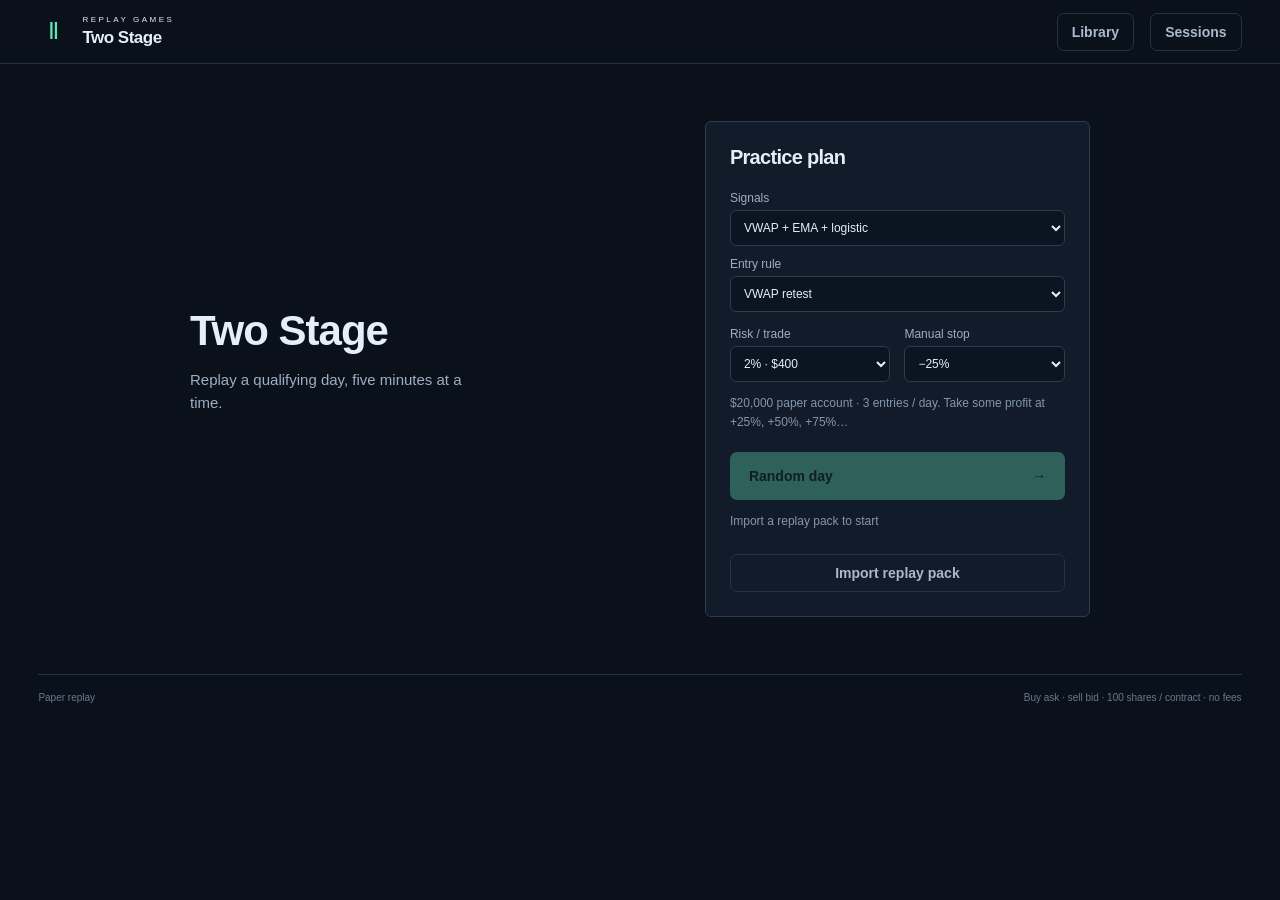
==== two_stage/index.html @ 3e9210f1 "Add retained reclaim VWAP exit and entry-veto setups" ====
<!doctype html>
<html lang="en">
<head><meta charset="utf-8"><meta name="viewport" content="width=device-width,initial-scale=1,viewport-fit=cover"><meta name="robots" content="noindex,nofollow,noarchive"><meta name="theme-color" content="#0b111b"><meta name="apple-mobile-web-app-capable" content="yes"><meta name="apple-mobile-web-app-status-bar-style" content="black-translucent"><meta name="apple-mobile-web-app-title" content="Two Stage"><link rel="manifest" href="./manifest.webmanifest"><link rel="icon" href="./icon-192.png"><link rel="apple-touch-icon" href="./icon-192.png"><meta http-equiv="Content-Security-Policy" content="default-src 'self'; script-src 'self'; style-src 'self' 'unsafe-inline'; img-src 'self' data:; connect-src 'self'; object-src 'none'; base-uri 'self'; form-action 'none'"><title>Two Stage · Replay games</title><link rel="stylesheet" href="./style.css"></head>
<body>
<header><a class="brand" href="./" aria-label="Two Stage home"><span class="brand-mark">Ⅱ</span><span>REPLAY GAMES <b>Two Stage</b></span></a><div class="header-right"><span id="loading-status" role="status" hidden>Loading replay…</span><button id="update-app" class="quiet" hidden>Update ready</button><button id="library-button" class="quiet">Library</button><button id="history-button" class="quiet">Sessions</button></div></header>
<main>
  <section id="welcome" class="welcome" hidden>
    <div class="intro"><h1>Two Stage</h1><p>Replay a qualifying day, five minutes at a time.</p></div>
    <div class="start-card"><h2>Practice plan</h2><label id="setup-control" hidden>Setup<select id="setup-select"></select></label><p id="setup-brief" class="small muted" hidden></p>
      <label>Signals<select id="start-preset"><option value="full">VWAP + EMA + logistic</option><option value="vwap">Price + VWAP</option><option value="price">Price only</option></select></label>
      <label id="legacy-entry">Entry rule<select id="plan-entry"><option value="retest">VWAP retest</option><option value="retest_ema">VWAP retest + EMA alignment</option><option value="discretionary">Discretionary</option></select></label>
      <div id="legacy-risk" class="form-grid"><label>Risk / trade<select id="plan-risk"><option value="1">1% · $200</option><option value="2" selected>2% · $400</option><option value="3">3% · $600</option></select></label><label>Manual stop<select id="plan-stop"><option value="15">−15%</option><option value="25" selected>−25%</option><option value="35">−35%</option></select></label></div>
      <p id="start-rules" class="muted small">$20,000 paper account · 3 entries / day<br>Take some profit at +25%, +50%, +75%…</p><button id="deal" class="primary large">Random day <span>→</span></button><p id="pool" class="small muted"></p><button id="welcome-import" class="quiet wide">Import replay pack</button>
    </div>
  </section>
  <section id="game" hidden>
    <div class="session-title"><h1><span id="symbol">—</span> <span id="session-date" class="date"></span><small id="setup-name" hidden></small></h1><div class="clock"><span id="clock">09:30</span><small>NEW YORK · ET</small></div><div class="step-actions"><button id="finish" class="quiet">Finish day…</button><button id="next" class="primary">Next 5 min →</button></div></div>
    <div class="progress"><div id="progress-fill"></div></div>
    <div class="metrics"><div><span>Daily P&L</span><strong id="total">$0.00</strong></div><div><span>Realized</span><strong id="realized">$0.00</strong></div><div><span>Open P&L</span><strong id="unrealized">$0.00</strong></div><div><span>Cash</span><strong id="cash">$20,000</strong></div><div><span>Entries</span><strong id="entries">0 / 3</strong></div></div>
    <section class="signal-focus" aria-label="Qualification signals">
      <article id="premarket-focus" class="focus-card"></article>
      <article id="trend-focus" class="focus-card"></article>
      <article id="entry-focus" class="focus-card"></article>
    </section>
    <div class="workspace">
      <div class="left-column">
        <section class="panel chart-panel">
          <div class="panel-heading"><h2>Price · 5 min</h2><span id="last-price" class="last-price">—</span></div>
          <div class="layers"><label><input type="checkbox" data-layer="vwap">VWAP <i class="key gold"></i></label><label><input type="checkbox" data-layer="ema"><span id="ema-label">EMA 8 / 21</span> <i class="key purple"></i></label><label><input type="checkbox" data-layer="volume">Volume</label><label><input type="checkbox" data-layer="levels">Levels</label><label><input type="checkbox" data-layer="model">Logistic</label></div>
          <div class="chart-wrap"><svg id="chart" role="img" aria-label="Historical price chart through the replay clock"></svg><div id="chart-tip" hidden></div></div>
          <div id="signals" class="signal-strip"></div>
          <section id="model-panel" class="model-panel" hidden><div class="model-heading"><h2 title="Shared logistic trend probability; this does not predict call or put direction.">Logistic · trend probability</h2><span id="model-current"></span></div><svg id="model-chart" role="img" aria-label="Logistic trend probabilities through the replay clock"></svg><div id="model-status" class="small muted"></div></section>
        </section>
        <details class="panel gates-panel"><summary id="gate-summary">Gate details</summary><div class="gate-grid"><div><div class="panel-heading"><h2>01 · Premarket</h2><label class="detail-toggle"><input type="checkbox" data-layer="detector">Scores</label></div><div id="screens"></div></div><div><h2>02 · Intraday trend</h2><div id="gate-status"></div></div></div></details>
        <details class="panel journal-panel"><summary id="tape-summary">Trades & notes</summary><div class="panel-heading"><button id="export" class="quiet">Export JSON ↓</button></div><div class="note-row"><input id="decision-note" placeholder="Optional note" maxlength="500" aria-label="Decision note"><button id="save-note" class="quiet">Save</button></div><div id="tape"></div></details>
      </div>
      <aside>
        <section class="panel trade-panel"><div class="panel-heading"><h2 id="trade-heading">Entry</h2><span class="pill" id="position-tag">FLAT</span></div>
          <div id="entry-form"><div class="segmented"><button id="calls" class="active">Calls</button><button id="puts">Puts</button></div><label>Expiration<select id="expiry"></select></label><label>Strike<select id="contract"></select></label><p id="coverage" class="small muted" hidden></p><div class="quote-box" id="quote-box"></div><label>Contracts<input id="quantity" type="number" value="1" min="1" max="1000" step="1"></label><div id="cost-preview" class="small"></div><button id="buy" class="primary wide">Buy at ask</button><p id="menu-scope" class="small muted" hidden></p></div>
          <div id="profit-plan" class="profit-plan"><span>TAKE PROFIT</span><b>+25% → +50% → +75%…</b></div>
          <div id="position-form" hidden><h3 id="position-name"></h3><section id="profit-panel" class="profit-panel" aria-label="Take profit targets"><div id="profit-flags" class="profit-flags"></div><p id="profit-caption" role="status" aria-live="polite"></p><button id="take-profit" class="secondary wide">Take profit</button><small id="profit-size"></small></section><div id="position-detail"></div><div id="stop-alert" class="notice" hidden></div><div id="trend-exit-alert" class="notice" role="status" aria-live="polite" hidden></div><button id="exit-all" class="primary wide">Exit all</button><div class="runner-control"><label>Keep runners<input id="runners" type="number" value="1" min="1" step="1"></label><button id="exit-partial" class="secondary wide">Sell the rest</button></div><label>Sell quantity<input id="sell-quantity" type="number" value="1" min="1" step="1"></label><button id="sell-custom" class="quiet wide">Sell quantity</button></div>
        </section>
        <details class="panel discipline-panel"><summary>Plan & checks</summary><p id="commitment"></p><div id="checks"></div></details>
      </aside>
    </div>
    <section id="debrief" class="panel debrief" hidden></section>
  </section>
  <section id="history" class="panel history" hidden><div class="panel-heading"><h2>Sessions</h2><button id="close-history" class="quiet">Close ×</button></div><div id="history-content"></div></section>
  <footer>Paper replay <span>Buy ask · sell bid · 100 shares / contract · no fees</span></footer>
</main>
<nav id="mobile-dock" aria-label="Replay controls" hidden><button id="dock-chart" class="quiet">Chart</button><button id="dock-trade" class="quiet">Entry</button><button id="dock-next" class="primary"><small id="dock-clock">09:30</small><span id="dock-next-label">Next 5 min →</span></button></nav>
<div id="toast" role="status" hidden></div>
<dialog id="finish-dialog"><h2>Finish this day?</h2><p id="finish-description">Reveal the remaining candles and close at the 16:00 bid. Unavailable quotes or depth leave P&L unresolved.</p><div class="dialog-actions"><button id="cancel-finish" class="quiet">Keep playing</button><button id="confirm-finish" class="primary">Finish & review</button></div></dialog>
<dialog id="library-dialog"><div class="panel-heading"><h2>Your library</h2><button id="close-library" class="quiet" aria-label="Close library">Close ×</button></div><label id="pack-control" hidden>Replay pack<select id="pack-select"></select></label><p id="library-status">Your data stays on this device.</p><label class="file-control">Import replay pack<input id="pack-file" type="file" accept=".gz,.replay,.json,.jsonl,application/gzip,application/json"></label><p id="import-status" role="status" aria-live="polite"></p><div class="library-backup"><h3>Practice history</h3><button id="backup-progress" class="quiet wide">Back up progress</button><label class="file-control">Restore progress<input id="restore-file" type="file" accept=".json,application/json"></label><p id="restore-status" role="status"></p></div><p class="small muted">Keep your replay pack and a progress backup in Files. Clearing browser data removes this device’s saves. Imports stay here and are never uploaded.</p><p class="small muted">On iPhone: open in Safari → Share → Add to Home Screen. Import your pack in the Home Screen app.</p><p id="offline-status" class="small muted"></p></dialog>
<script type="module" src="./app.js"></script>
</body></html>
---- two_stage/style.css ----
:root{color-scheme:dark;--bg:#0b111b;--panel:#111b29;--border:#233246;--muted:#8396ac;--text:#e6eef7;--green:#65e4b5;--red:#ff7c89;--gold:#eac575;--purple:#b298ef;--blue:#6ca9f6;font-family:Inter,-apple-system,BlinkMacSystemFont,"Segoe UI",sans-serif;font-size:14px}*{box-sizing:border-box}body{margin:0;background:radial-gradient(ellipse at 10% -20%,#15302c 0,transparent 45%),var(--bg);color:var(--text)}button,input,select{font:inherit}button,a,input,select{-webkit-tap-highlight-color:transparent}button{border:1px solid transparent;border-radius:7px;padding:10px 14px;cursor:pointer;font-weight:600;transition:background .15s,transform .15s}button:hover:not(:disabled){filter:brightness(1.1)}button:active:not(:disabled){transform:translateY(1px)}button:disabled{opacity:.35;cursor:not-allowed}button:focus-visible,input:focus-visible,select:focus-visible,a:focus-visible{outline:2px solid var(--green);outline-offset:3px}.primary{background:var(--green);color:#09251d}.secondary{background:#203c35;color:var(--green);border-color:#36594b}.quiet{background:transparent;color:#aab9cc;border-color:var(--border)}.wide{width:100%;margin-top:12px}.large{padding:15px 18px;width:100%;display:flex;justify-content:space-between}.muted{color:var(--muted)}.small{font-size:12px;line-height:1.6}.eyebrow{font-size:10px;letter-spacing:1.65px;font-weight:650;color:var(--muted);line-height:1.5}.pill{border:1px solid #345347;background:#16342b;color:var(--green);font-size:9px;letter-spacing:1px;border-radius:4px;padding:5px 7px;white-space:nowrap}header{height:86px;padding:0 4vw;border-bottom:1px solid var(--border);display:flex;align-items:center;justify-content:space-between}.brand{display:flex;align-items:center;gap:12px;color:var(--text);text-decoration:none;font-size:8px;letter-spacing:2.5px}.brand b{display:block;font-size:20px;letter-spacing:-.5px;margin-top:4px}.brand-mark{font-size:29px;letter-spacing:-7px;padding-right:9px;color:var(--green);border:1px solid #35574c;border-radius:9px;width:42px;height:42px;display:grid;place-items:center}.header-right{display:flex;gap:25px;align-items:center}.offline{font-size:9px;letter-spacing:1.6px;color:var(--muted)}.offline i{display:inline-block;width:6px;height:6px;border-radius:50%;background:var(--green);margin-right:7px}main{max-width:1530px;margin:auto;padding:36px 4vw 0}.welcome{display:grid;grid-template-columns:1.15fr 1fr;gap:9%;align-items:center;padding:50px 30px 85px;min-height:70vh}.intro h1{font-size:clamp(35px,4.5vw,65px);line-height:1.1;letter-spacing:-2px;margin:24px 0}.intro p{max-width:460px;font-size:16px;line-height:1.8;color:#9eafc2}.intro-steps{display:flex;gap:20px;flex-wrap:wrap;margin-top:40px;font-size:11px;color:#abbccb}.intro-steps b{display:block;color:var(--green);font-size:16px;margin-bottom:9px}.start-card{background:linear-gradient(140deg,#172636,#111b29);border:1px solid #2b3d4d;border-radius:14px;padding:30px;box-shadow:0 22px 90px #0003}.start-card h2{font-size:25px;margin:10px 0 22px;letter-spacing:-.7px}label{display:block;font-size:12px;color:#9daec2}select,input:not([type=checkbox]){display:block;width:100%;border:1px solid #2b3c50;border-radius:6px;background:#0b1522;color:var(--text);padding:11px;margin-top:7px;min-width:0}label+label{margin-top:15px}.form-grid{display:grid;grid-template-columns:1fr 1fr;gap:14px;margin-top:15px}.form-grid label+label{margin-top:0}.start-card .large{margin-top:20px}.session-title{display:flex;align-items:center;gap:30px}.session-title h1{font-size:38px;letter-spacing:-1px;margin:7px 0 19px}.date{font-size:14px;color:var(--muted);font-weight:400;letter-spacing:0;margin-left:12px}.clock{margin-left:auto;text-align:center;font-variant-numeric:tabular-nums}.clock>span{font-size:28px;font-weight:650;letter-spacing:-1px}.clock small{display:block;font-size:8px;letter-spacing:1.5px;color:var(--muted);margin-top:3px}.step-actions{display:flex;gap:9px}.progress{height:3px;background:#253346;margin:4px 0 25px}.progress>div{height:100%;background:var(--green);transition:width .25s}.metrics{display:grid;grid-template-columns:repeat(5,1fr);margin-bottom:25px;gap:20px}.metrics>div{padding-left:20px;border-left:1px solid var(--border)}.metrics>div:first-child{border:0;padding-left:0}.metrics span{display:block;color:var(--muted);font-size:11px;margin-bottom:9px}.metrics strong{font-size:23px;letter-spacing:-.5px;font-weight:550;font-variant-numeric:tabular-nums}.positive{color:var(--green)!important}.negative{color:var(--red)!important}.workspace{display:grid;grid-template-columns:minmax(0,1fr) 316px;gap:20px;align-items:start}.left-column,aside{display:grid;gap:18px;min-width:0}.panel{background:var(--panel);border:1px solid var(--border);border-radius:10px;overflow:hidden}.panel-heading{display:flex;align-items:center;justify-content:space-between;gap:12px;margin-bottom:18px}.panel h2{font-size:15px;margin:0;font-weight:600;letter-spacing:-.2px}.chart-panel{padding:20px 20px 0}.chart-panel h2{margin-bottom:5px}.last-price{font-size:23px;font-variant-numeric:tabular-nums}.layers{display:flex;align-items:center;flex-wrap:wrap;gap:14px;border-top:1px solid var(--border);padding:13px 0 4px}.layers label{display:flex;align-items:center;gap:5px;font-size:10px;cursor:pointer}.layers label+label{margin:0}.layers input{accent-color:var(--green);margin:0;width:12px;height:12px}.key{width:8px;height:2px;display:inline-block}.gold{background:var(--gold)}.purple{background:var(--purple)}.chart-wrap{position:relative;height:370px;margin:0 -8px}#chart{height:100%;width:100%;overflow:visible}#chart-tip{position:absolute;pointer-events:none;top:5px;left:18px;border:1px solid var(--border);background:#0c1523ec;padding:8px 11px;border-radius:5px;font-size:10px;font-variant-numeric:tabular-nums;max-width:90%}.signal-strip{display:flex;gap:15px;align-items:center;min-height:44px;flex-wrap:wrap;border-top:1px solid var(--border);font-size:10px;padding:11px 0;color:var(--muted)}.signal-strip b{font-weight:500;color:var(--text);margin-left:4px}.gates-panel,.journal-panel,.trade-panel,.discipline-panel,.debrief,.history{padding:20px}.gate-grid{display:grid;grid-template-columns:1.2fr 1fr;gap:30px}.gate-grid>div+div{border-left:1px solid var(--border);padding-left:26px}.screen-row{display:flex;justify-content:space-between;align-items:center;font-size:11px;padding-top:12px;gap:8px}.screen-row .passed{color:var(--green)}.screen-value{font-size:10px;color:var(--muted);font-variant-numeric:tabular-nums}.gate-number{font-size:26px;color:var(--green);margin:10px 0 3px;letter-spacing:-.8px}.segmented{display:flex;padding:3px;background:#0b1522;border:1px solid var(--border);border-radius:7px;margin-bottom:20px}.segmented button{flex:1;background:transparent;color:var(--muted);font-size:12px;padding:8px}.segmented button.active{background:#213449;color:var(--text)}.quote-box{display:grid;grid-template-columns:1fr 1fr;gap:12px;background:#0d1725;border:1px solid var(--border);border-radius:6px;padding:12px;margin:15px 0}.quote-box span{display:block;color:var(--muted);font-size:10px;margin-bottom:7px}.quote-box b{font-size:19px;font-weight:500;font-variant-numeric:tabular-nums}.quote-box small{display:block;color:var(--muted);font-size:10px;margin-top:5px}.quote-box .quote-warning{grid-column:1/-1;font-size:11px;line-height:1.5;color:var(--gold)}#cost-preview{line-height:1.8;color:var(--muted);margin:10px 0 0}.trade-panel h3{font-size:17px;margin:2px 0 15px}.detail-row{display:flex;justify-content:space-between;gap:10px;margin:10px 0;font-size:12px;color:var(--muted)}.detail-row b{font-weight:500;color:var(--text)}.runner-control{border-top:1px solid var(--border);border-bottom:1px solid var(--border);margin:18px 0;padding:16px 0}.notice{background:#352327;border:1px solid #69383e;color:#ffc2c8;border-radius:7px;padding:12px;line-height:1.6;font-size:12px;margin:14px 0}.discipline-panel h2{margin-top:8px}#commitment{font-size:12px;color:#b3c2d2;line-height:1.8}.check{display:flex;gap:7px;font-size:11px;padding:6px 0;line-height:1.5}.check i{font-style:normal;color:var(--green)}.check.failed i{color:var(--gold)}.method-note{padding:2px 12px;color:var(--muted);font-size:11px;line-height:1.7}.method-note b{font-weight:500;color:#abbacc}.method-note p{margin:5px 0}.note-row{display:flex;gap:9px;margin-bottom:17px}.note-row input{margin:0;font-size:11px}.note-row button{white-space:nowrap;font-size:11px}#tape{max-height:255px;overflow:auto}.tape-row{display:grid;grid-template-columns:43px 58px 1fr;gap:10px;border-top:1px solid var(--border);padding:11px 0;font-size:11px;line-height:1.5}.tape-row time{font-variant-numeric:tabular-nums;color:var(--muted)}.tape-kind{color:var(--green);text-transform:uppercase;font-size:9px;letter-spacing:.5px}.tape-row small{display:block;color:var(--muted);font-size:9px;margin-top:4px}.debrief{margin-top:20px;border-color:#386454;background:linear-gradient(110deg,#17342b,#111b29);padding:28px}.debrief h2{font-size:25px;margin:8px 0 15px}.debrief p{line-height:1.7;color:#afc5bd}.debrief-metrics{display:flex;gap:45px;margin:22px 0}.debrief-metrics span{display:block;font-size:10px;color:var(--muted);margin-bottom:6px}.debrief-metrics strong{font-size:29px;letter-spacing:-1px}.history{margin-top:30px}.history h2{font-size:23px;margin-top:7px}.history p{font-size:12px;line-height:1.7}.table-wrap{overflow:auto}table{width:100%;border-collapse:collapse;text-align:left;font-size:12px}th{font-weight:500;font-size:10px;color:var(--muted)}td,th{padding:13px 10px;border-bottom:1px solid var(--border);white-space:nowrap}td:first-child,th:first-child{padding-left:0}.history h3{font-size:14px;margin-top:25px}footer{display:flex;justify-content:space-between;gap:20px;border-top:1px solid var(--border);color:#657a91;font-size:10px;margin-top:35px;padding:22px 0 28px;line-height:1.6}#toast{position:fixed;bottom:24px;left:50%;transform:translateX(-50%);max-width:90vw;background:#23354b;border:1px solid #5d7693;padding:15px 22px;box-shadow:0 12px 40px #0008;border-radius:8px;font-size:13px;z-index:10}dialog{background:#132030;color:var(--text);border:1px solid #3b5068;border-radius:13px;padding:30px;max-width:480px;width:90vw}dialog::backdrop{background:#020711cc;backdrop-filter:blur(4px)}dialog p{line-height:1.8;color:var(--muted)}.dialog-actions{display:flex;gap:12px;justify-content:flex-end;margin-top:24px}[hidden]{display:none!important}.loading{cursor:progress}.loading main{opacity:.7;pointer-events:none}.loading #toast{opacity:1}.empty{padding:18px 0;color:var(--muted);font-size:12px}
@media(min-width:1450px){.chart-wrap{height:435px}.workspace{grid-template-columns:minmax(0,1fr) 345px}}
@media(max-width:1050px){main{padding:25px 25px 0}.welcome{padding:25px 0 50px;gap:35px}.workspace{grid-template-columns:minmax(0,1fr) 285px}.layers{gap:10px}.metrics strong{font-size:21px}.chart-panel{padding:16px 14px 0}.gate-grid{gap:18px}.gate-grid>div+div{padding-left:18px}.chart-wrap{height:330px}}
@media(max-width:800px){header{padding:0 20px;height:74px}.offline{display:none}.welcome{grid-template-columns:1fr;gap:30px}.intro h1{font-size:47px}.intro-steps{margin-top:25px}.workspace{grid-template-columns:1fr}aside{grid-template-columns:1fr 1fr;align-items:start}.method-note{grid-column:1/-1}.session-title{flex-wrap:wrap;gap:15px}.session-title h1{font-size:32px;margin-bottom:8px}.date{display:block;font-size:12px;margin:5px 0}.clock{margin-left:auto}.step-actions{width:100%;justify-content:flex-end}.metrics{gap:8px}.metrics>div{padding-left:10px}.metrics strong{font-size:18px}.metrics span{font-size:9px}.chart-wrap{height:360px}footer{display:block}footer span{display:block;margin-top:7px}}
@media(max-width:520px){main{padding:22px 14px 0}.header-right button{font-size:10px}.intro h1{font-size:39px}.start-card{padding:22px}.metrics{grid-template-columns:repeat(3,1fr);row-gap:20px}.metrics>div:nth-child(4){border:0;padding-left:0}aside{grid-template-columns:1fr}.gate-grid{grid-template-columns:1fr}.gate-grid>div+div{padding:16px 0 0;border-left:0;border-top:1px solid var(--border)}.chart-wrap{height:310px}.debrief-metrics{gap:20px;flex-wrap:wrap}.debrief-metrics strong{font-size:23px}.note-row{flex-wrap:wrap}.note-row input{flex:1;min-width:170px}.layers{gap:12px}.date{max-width:220px}}

#coverage{padding:10px;border:1px solid var(--border);border-radius:6px;background:#0d1725}

/* Compact replay workspace. */
body{background:var(--bg)}
header{height:64px;padding:0 3vw}.brand-mark{width:32px;height:32px;font-size:23px;border:0}.brand b{font-size:17px}.header-right{gap:16px}
main{padding:22px 3vw 0;max-width:1530px}.session-title{gap:20px}.session-title h1{font-size:28px;margin:0 0 12px}.date{font-size:12px}.clock>span{font-size:25px}.progress{margin:4px 0 16px;height:2px}.metrics{margin-bottom:18px}.metrics strong{font-size:21px}.metrics span{margin-bottom:6px}.workspace{gap:16px;grid-template-columns:minmax(0,1fr) 300px}.left-column,aside{gap:12px}
.panel{border-radius:6px}.chart-panel{padding:15px 16px 0}.chart-panel .panel-heading{margin-bottom:8px}.chart-panel h2{margin:0}.last-price{font-size:21px}.layers{padding:10px 0 2px;gap:16px}.chart-wrap{height:300px}.signal-strip{min-height:34px;padding:8px 0;gap:12px;font-size:10px}
.model-panel{border-top:1px solid var(--border);padding:12px 0 9px}.model-heading{display:flex;justify-content:space-between;align-items:center;gap:12px}.model-heading h2{font-size:11px;font-weight:500;color:var(--muted)}#model-current{font-size:11px;color:var(--blue);font-variant-numeric:tabular-nums}#model-chart{width:100%;height:112px;display:block;margin-top:5px}#model-status{font-size:10px;line-height:1.3}
details.panel{padding:13px 16px}summary{cursor:pointer;color:#aab9cc;font-size:12px;list-style-position:inside}details[open]>summary{margin-bottom:16px}summary:focus-visible{outline:2px solid var(--green);outline-offset:4px}.gate-grid{gap:18px}.gate-grid>div+div{padding-left:18px}.gate-grid .panel-heading{margin-bottom:0}.gate-grid h2{font-size:12px}.detail-toggle{font-size:10px;display:flex;align-items:center;gap:4px}.detail-toggle input{accent-color:var(--green)}
.trade-panel{padding:16px}.trade-panel .panel-heading{margin-bottom:13px}.segmented{margin-bottom:13px}select,input:not([type=checkbox]){padding:9px;margin-top:5px}label+label{margin-top:11px}.quote-box{margin:12px 0;padding:10px;gap:8px}.quote-box b{font-size:18px}.quote-box span{font-size:9px;margin-bottom:4px}.quote-box .quote-warning{font-size:10px}.quote-box small{font-size:9px}.wide{margin-top:10px}#cost-preview{font-size:11px;line-height:1.65}#coverage{padding:0;border:0;background:none;color:var(--gold);font-size:11px}#menu-scope:empty{display:none}.runner-control{margin:12px 0;padding:12px 0}#commitment{font-size:11px;line-height:1.6}.debrief{padding:20px;background:var(--panel)}.debrief h2{font-size:20px}.debrief-metrics{margin:14px 0}
footer{margin-top:22px;padding:15px 0;font-size:10px}.welcome{padding:35px 0;min-height:0;gap:8%;max-width:900px;margin:auto}.intro h1{font-size:42px;margin:0 0 15px;letter-spacing:-1px}.intro p{font-size:15px;line-height:1.5;max-width:280px}.start-card{box-shadow:none;background:var(--panel);border-radius:6px;padding:24px}.start-card h2{font-size:20px;margin-top:0}.intro-steps{display:none}#loading-status{font-size:11px;color:var(--muted)}.loading main{opacity:.8}
@media(min-width:1450px){.chart-wrap{height:350px}.workspace{grid-template-columns:minmax(0,1fr) 320px}}
@media(max-width:800px){header{padding:0 18px}main{padding:18px 18px 0}.workspace{grid-template-columns:1fr}.chart-wrap{height:310px}aside{grid-template-columns:1fr}.session-title{gap:12px}.session-title h1{font-size:26px}.date{font-size:11px}.metrics{gap:8px}.metrics strong{font-size:18px}.model-heading{flex-wrap:wrap;gap:5px}.welcome{grid-template-columns:1fr;gap:25px}.intro h1{font-size:32px}.intro p{max-width:none}.step-actions{width:auto;margin-left:auto}}
@media(max-width:520px){main{padding:15px 12px 0}.session-title{flex-wrap:wrap}.step-actions{width:100%}.metrics{grid-template-columns:repeat(3,1fr);row-gap:14px}.chart-wrap{height:270px}.layers{gap:12px}.gate-grid{grid-template-columns:1fr}.gate-grid>div+div{padding:14px 0 0}.model-heading h2{font-size:10px}.date{margin-left:0}.header-right button{font-size:11px}}
@media(min-width:801px) and (max-height:850px){.chart-wrap{height:245px}#model-chart{height:100px}.model-panel{padding-top:10px}.trade-panel{padding:14px}.quote-box{margin:10px 0}main{padding-top:18px}.metrics{margin-bottom:15px}}

.signal-focus{display:grid;grid-template-columns:repeat(3,minmax(0,1fr));gap:12px;margin:0 0 16px}.focus-card{padding:12px 14px;background:#101925;border:1px solid var(--border);border-left:3px solid #596174;border-radius:5px;min-width:0}.focus-card.ready{border-left-color:var(--green);background:#10211f}.focus-label{font-size:9px;letter-spacing:1.15px;color:var(--muted);font-weight:600}.focus-value{display:flex;align-items:center;gap:10px;margin:8px 0}.focus-value strong{font-size:22px;font-weight:600;letter-spacing:-.5px;color:var(--text);white-space:nowrap}.ready .focus-value strong{color:var(--green)}.focus-value>span{font-size:10px;color:var(--muted)}.focus-value .focus-status{font-size:9px;font-weight:650;letter-spacing:.7px}.focus-status.yes,.focus-chip.yes{color:var(--green)}.focus-status.wait{color:var(--gold)}.focus-chips{display:flex;gap:10px;flex-wrap:wrap}.focus-chip,.focus-caption{font-size:10px;line-height:1.5;color:var(--muted)}.focus-chip.no{color:#9aa9ba}.focus-chip.unknown{color:var(--gold)}
@media(max-width:900px){.signal-focus{gap:8px}.focus-card{padding:10px}.focus-value{gap:7px}.focus-value strong{font-size:18px}.focus-chips{gap:7px}.focus-label{font-size:8px}}
@media(max-width:600px){.signal-focus{grid-template-columns:1fr}.focus-card{display:grid;grid-template-columns:1fr 1fr;gap:5px 12px}.focus-value{margin:0;justify-content:flex-end;grid-column:2;grid-row:1/3}.focus-caption,.focus-chips{grid-column:1}.focus-value strong{font-size:18px}.focus-value>span{font-size:9px}}
.focus-card.profit-due{border-left-color:var(--gold);background:#252116}.profit-due .focus-value strong{color:var(--gold)}.focus-card.profit-missed{border-left-color:#ed8191}.profit-missed .focus-status{color:#ed8191}
.profit-plan{display:flex;justify-content:space-between;gap:10px;border-top:1px solid var(--border);margin-top:15px;padding-top:12px;font-size:10px;color:var(--muted)}.profit-plan b{font-weight:500;color:var(--gold)}
.profit-panel{border:1px solid var(--border);border-radius:5px;padding:11px;margin:12px 0 15px}.profit-panel.due{border-color:#88733f;background:#252116}.profit-flags{display:flex;gap:8px}.profit-flag{flex:1;min-width:0;border-bottom:2px solid var(--border);padding-bottom:7px;color:var(--muted)}.profit-flag b,.profit-flag small{display:block}.profit-flag b{font-size:16px;font-weight:600}.profit-flag small{font-size:10px;margin-top:4px}.profit-flag.due{border-color:var(--gold);color:var(--gold)}.profit-flag.taken{border-color:var(--green);color:var(--green)}.profit-flag.missed,.profit-flag.late{border-color:#ed8191;color:#ed8191}#profit-caption{font-size:11px;line-height:1.5;color:var(--muted);margin:10px 0 0}.due #profit-caption{color:var(--gold)}#take-profit{font-size:12px}.due #take-profit{border-color:var(--gold);color:var(--gold)}#profit-size{display:block;font-size:10px;line-height:1.5;color:var(--muted);margin-top:7px}

/* Phone app: compact signals, reachable controls, no external UI dependencies. */
html{scroll-padding-top:18px}button,input,select{touch-action:manipulation}button:disabled{filter:none}
#mobile-dock{display:none}.file-control{border:1px solid var(--border);border-radius:6px;padding:12px;margin:15px 0;color:var(--text);font-size:13px}.file-control input{font-size:12px;padding:9px 0;border:0;background:transparent;max-width:100%}.file-control input::file-selector-button{background:#203c35;color:var(--green);border:1px solid #36594b;border-radius:4px;padding:9px 12px;margin-right:8px;cursor:pointer}
#library-dialog{max-height:88dvh;overflow-y:auto;padding:22px}#library-dialog h2{font-size:22px;margin:0}#library-dialog h3{font-size:15px}.library-backup{border-top:1px solid var(--border);margin-top:22px;padding-top:4px}#import-status,#restore-status{font-size:12px;color:var(--green);line-height:1.5}#library-status{font-size:13px;margin-top:10px}.table-wrap{overscroll-behavior-inline:contain}.trade-panel{scroll-margin-top:14px}.signal-focus{scroll-margin-top:14px}
@media(max-width:800px){
  body{padding-bottom:calc(86px + env(safe-area-inset-bottom))}header{height:58px;padding:0 14px}.header-right{gap:6px}.header-right button{padding:8px 10px;min-height:40px;font-size:12px}.brand b{font-size:16px}.brand{gap:6px}.brand-mark{width:22px;font-size:22px}.brand>span:last-child{font-size:7px}.header-right #loading-status{position:fixed;top:62px;left:14px;z-index:10;background:var(--panel);padding:6px 10px;border-radius:4px}
  main{padding:15px 14px 0}.session-title{gap:10px;align-items:center;flex-wrap:nowrap}.session-title h1{font-size:27px;margin-bottom:10px;min-width:0}.date{display:block;font-size:10px;margin:4px 0 0;letter-spacing:0;max-width:none}.clock{flex-shrink:0}.clock>span{font-size:22px}.clock small{font-size:7px}.step-actions{width:auto;margin-left:0}.step-actions #next{display:none}.step-actions #finish{padding:8px;font-size:10px}.progress{margin:4px 0 12px}
  .metrics{grid-template-columns:repeat(3,1fr);gap:10px;margin-bottom:14px}.metrics>div{padding-left:10px}.metrics>div:first-child{padding-left:0}.metrics>div:nth-child(2){display:none}.metrics>div:nth-child(4){display:none}.metrics strong{font-size:20px}.metrics span{font-size:10px;margin-bottom:5px}
  .signal-focus{grid-template-columns:repeat(3,minmax(0,1fr));gap:6px;margin-bottom:12px}.focus-card{display:block;padding:9px 7px;border-left-width:2px}.focus-label{font-size:8px;letter-spacing:.35px;line-height:1.5;min-height:24px}.focus-value{margin:4px 0 7px;display:flex;flex-wrap:wrap;gap:3px 6px;justify-content:flex-start}.focus-value strong{font-size:17px;white-space:normal;overflow-wrap:anywhere}.focus-value>span{font-size:9px}.focus-value .focus-status{font-size:8px;letter-spacing:.3px}.focus-caption,.focus-chip{font-size:9px;line-height:1.55}.focus-chips{gap:3px 5px}
  .workspace{gap:12px}.chart-panel{padding:12px 10px 0}.chart-panel h2{font-size:13px}.last-price{font-size:18px}.layers{gap:10px;padding-top:8px}.layers label{font-size:10px;min-height:28px;display:flex;align-items:center;gap:3px}.layers input{width:15px;height:15px}.chart-wrap{height:260px}.signal-strip{gap:7px;font-size:9px;line-height:1.6}.signal-strip b{margin-left:3px}.model-heading{gap:3px}.model-heading h2{font-size:10px}#model-current{font-size:10px}#model-chart{height:105px}
  .trade-panel{padding:16px}.trade-panel button{min-height:46px}.trade-panel select,.trade-panel input:not([type=checkbox]),.start-card select{font-size:16px;min-height:44px}.start-card{padding:20px}.welcome{padding:22px 0;gap:16px}.intro h1{font-size:34px}.intro p{font-size:14px}.start-card h2{font-size:22px}.file-control input{font-size:12px}.note-row input{font-size:16px}.profit-flag b{font-size:18px}.profit-flag small{font-size:11px}#profit-caption{font-size:12px}
  #mobile-dock{position:fixed;z-index:30;bottom:0;left:0;right:0;display:grid;grid-template-columns:1fr 1fr 1.7fr;gap:7px;padding:10px 12px calc(10px + env(safe-area-inset-bottom));background:#0b111bf5;border-top:1px solid var(--border);backdrop-filter:blur(12px)}#mobile-dock button{min-height:48px;font-size:13px;padding:8px 5px}#dock-next small{display:block;font-size:10px;line-height:1.1;margin-bottom:3px;opacity:.8}#toast{bottom:calc(90px + env(safe-area-inset-bottom));max-width:calc(100vw - 28px);font-size:12px}.loading #mobile-dock{pointer-events:none;opacity:.55}footer{margin-top:14px}.history{padding:15px}.history table{font-size:11px}
}
@media(max-width:360px){.brand-mark{display:none}.session-title h1{font-size:23px}.focus-value strong{font-size:15px}.focus-label{font-size:7px}.header-right button{font-size:11px;padding:7px}.clock>span{font-size:20px}}
@media(display-mode:standalone){header{padding-top:env(safe-area-inset-top);height:calc(58px + env(safe-area-inset-top))}}
@media(prefers-reduced-motion:reduce){*{scroll-behavior:auto!important;transition:none!important}}
@media(max-width:800px){
  .signal-focus{grid-template-columns:repeat(2,minmax(0,1fr))}.focus-card{padding:10px}.focus-label{font-size:9px;min-height:0}.focus-value strong{font-size:20px}.focus-value>span,.focus-value .focus-status{font-size:10px}.focus-chip,.focus-caption{font-size:11px}.focus-chips{gap:4px 8px}
  #entry-focus{grid-column:1/-1;display:grid;grid-template-columns:1fr auto;gap:5px 10px;align-items:center}#entry-focus .focus-label{grid-column:1;grid-row:1}#entry-focus .focus-value{grid-column:2;grid-row:1;margin:0;justify-content:flex-end}#entry-focus .focus-chips,#entry-focus .focus-caption{grid-column:1/-1;grid-row:2}#entry-focus .focus-value strong{font-size:19px}
}

#setup-name{display:block;margin-top:7px;color:var(--muted,#8396ac);font-size:11px;font-weight:500}#setup-name[hidden]{display:none}#setup-brief{line-height:1.5}#pack-control{margin-bottom:16px}

.benchmark-review{margin-top:24px;border-top:1px solid var(--border);padding-top:14px}.benchmark-review h3{margin:4px 0 10px;font-size:15px}.benchmark-row{display:flex;justify-content:space-between;gap:12px;padding:10px 0;border-bottom:1px solid var(--border);font-size:12px;line-height:1.5}.benchmark-row small{display:block;color:var(--muted);margin-top:3px}.benchmark-row b{white-space:nowrap;font-variant-numeric:tabular-nums}.benchmark-review details{margin-top:14px;font-size:12px}.benchmark-path{padding:12px 0}.benchmark-path p{margin:4px 0}
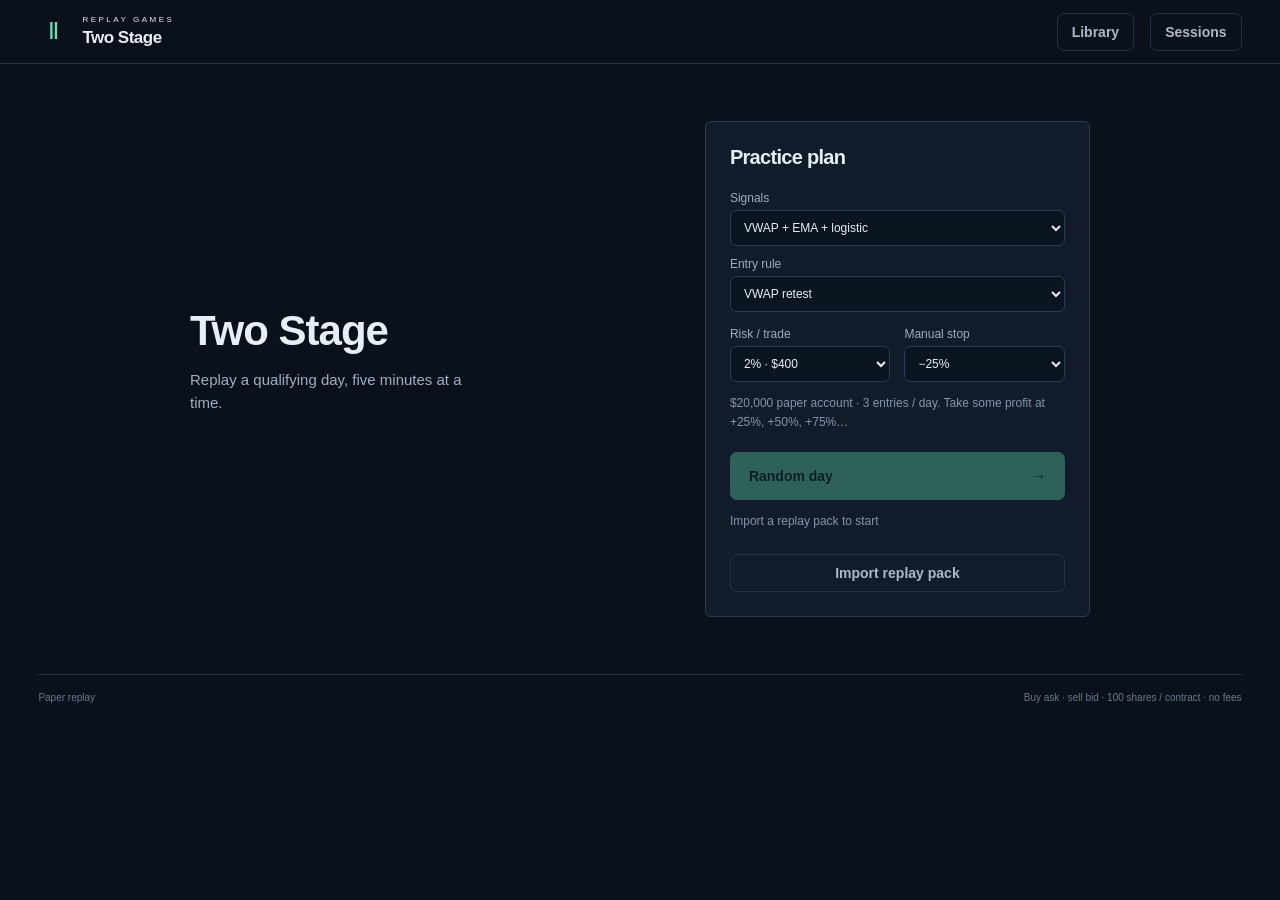
==== commit 69460e72: "Show policy-sized entries and whole-contract allocations" ====
--- a/two_stage/index.html
+++ b/two_stage/index.html
@@ -16,6 +16,7 @@
   <section id="game" hidden>
     <div class="session-title"><h1><span id="symbol">—</span> <span id="session-date" class="date"></span><small id="setup-name" hidden></small></h1><div class="clock"><span id="clock">09:30</span><small>NEW YORK · ET</small></div><div class="step-actions"><button id="finish" class="quiet">Finish day…</button><button id="next" class="primary">Next 5 min →</button></div></div>
     <div class="progress"><div id="progress-fill"></div></div>
+    <div id="watch-context" class="watch-context" hidden></div>
     <div class="metrics"><div><span>Daily P&L</span><strong id="total">$0.00</strong></div><div><span>Realized</span><strong id="realized">$0.00</strong></div><div><span>Open P&L</span><strong id="unrealized">$0.00</strong></div><div><span>Cash</span><strong id="cash">$20,000</strong></div><div><span>Entries</span><strong id="entries">0 / 3</strong></div></div>
     <section class="signal-focus" aria-label="Qualification signals">
       <article id="premarket-focus" class="focus-card"></article>
@@ -28,6 +29,8 @@
           <div class="panel-heading"><h2>Price · 5 min</h2><span id="last-price" class="last-price">—</span></div>
           <div class="layers"><label><input type="checkbox" data-layer="vwap">VWAP <i class="key gold"></i></label><label><input type="checkbox" data-layer="ema"><span id="ema-label">EMA 8 / 21</span> <i class="key purple"></i></label><label><input type="checkbox" data-layer="volume">Volume</label><label><input type="checkbox" data-layer="levels">Levels</label><label><input type="checkbox" data-layer="model">Logistic</label></div>
           <div class="chart-wrap"><svg id="chart" role="img" aria-label="Historical price chart through the replay clock"></svg><div id="chart-tip" hidden></div></div>
+          <section id="policy-cards" class="policy-cards" aria-label="Four setup signals" hidden></section>
+          <div id="current-events" class="current-events" aria-label="Recent signals" hidden></div>
           <div id="signals" class="signal-strip"></div>
           <section id="model-panel" class="model-panel" hidden><div class="model-heading"><h2 title="Shared logistic trend probability; this does not predict call or put direction.">Logistic · trend probability</h2><span id="model-current"></span></div><svg id="model-chart" role="img" aria-label="Logistic trend probabilities through the replay clock"></svg><div id="model-status" class="small muted"></div></section>
         </section>
@@ -36,7 +39,7 @@
       </div>
       <aside>
         <section class="panel trade-panel"><div class="panel-heading"><h2 id="trade-heading">Entry</h2><span class="pill" id="position-tag">FLAT</span></div>
-          <div id="entry-form"><div class="segmented"><button id="calls" class="active">Calls</button><button id="puts">Puts</button></div><label>Expiration<select id="expiry"></select></label><label>Strike<select id="contract"></select></label><p id="coverage" class="small muted" hidden></p><div class="quote-box" id="quote-box"></div><label>Contracts<input id="quantity" type="number" value="1" min="1" max="1000" step="1"></label><div id="cost-preview" class="small"></div><button id="buy" class="primary wide">Buy at ask</button><p id="menu-scope" class="small muted" hidden></p></div>
+          <div id="entry-form"><div class="segmented"><button id="calls" class="active">Calls</button><button id="puts">Puts</button></div><label>Expiration<select id="expiry"></select></label><label>Strike<select id="contract"></select></label><p id="coverage" class="small muted" hidden></p><div class="quote-box" id="quote-box"></div><label>Contracts<input id="quantity" type="number" value="1" min="1" max="1000" step="1"></label><button id="use-policy-size" class="quiet wide" hidden>Use policy size</button><div id="cost-preview" class="small"></div><p id="sizing-preview" class="small muted" hidden></p><button id="buy" class="primary wide">Buy at ask</button><p id="menu-scope" class="small muted" hidden></p></div>
           <div id="profit-plan" class="profit-plan"><span>TAKE PROFIT</span><b>+25% → +50% → +75%…</b></div>
           <div id="position-form" hidden><h3 id="position-name"></h3><section id="profit-panel" class="profit-panel" aria-label="Take profit targets"><div id="profit-flags" class="profit-flags"></div><p id="profit-caption" role="status" aria-live="polite"></p><button id="take-profit" class="secondary wide">Take profit</button><small id="profit-size"></small></section><div id="position-detail"></div><div id="stop-alert" class="notice" hidden></div><div id="trend-exit-alert" class="notice" role="status" aria-live="polite" hidden></div><button id="exit-all" class="primary wide">Exit all</button><div class="runner-control"><label>Keep runners<input id="runners" type="number" value="1" min="1" step="1"></label><button id="exit-partial" class="secondary wide">Sell the rest</button></div><label>Sell quantity<input id="sell-quantity" type="number" value="1" min="1" step="1"></label><button id="sell-custom" class="quiet wide">Sell quantity</button></div>
         </section>
--- a/two_stage/style.css
+++ b/two_stage/style.css
@@ -51,3 +51,19 @@
 #setup-name{display:block;margin-top:7px;color:var(--muted,#8396ac);font-size:11px;font-weight:500}#setup-name[hidden]{display:none}#setup-brief{line-height:1.5}#pack-control{margin-bottom:16px}
 
 .benchmark-review{margin-top:24px;border-top:1px solid var(--border);padding-top:14px}.benchmark-review h3{margin:4px 0 10px;font-size:15px}.benchmark-row{display:flex;justify-content:space-between;gap:12px;padding:10px 0;border-bottom:1px solid var(--border);font-size:12px;line-height:1.5}.benchmark-row small{display:block;color:var(--muted);margin-top:3px}.benchmark-row b{white-space:nowrap;font-variant-numeric:tabular-nums}.benchmark-review details{margin-top:14px;font-size:12px}.benchmark-path{padding:12px 0}.benchmark-path p{margin:4px 0}
+
+/* Four-policy packs use the candles as the main workspace. */
+.watch-context{font-size:11px;color:var(--muted);margin:0 0 12px;line-height:1.5}
+.policy-cards{display:grid;grid-template-columns:repeat(2,minmax(0,1fr));gap:8px;padding:8px 0 12px;border-top:1px solid var(--border)}
+.policy-card{min-width:0;padding:11px 12px;border:1px solid var(--border);border-radius:5px;background:#0e1723}
+.policy-card.selected{border-color:#42655a}.policy-title{display:flex;justify-content:space-between;gap:6px;font-size:11px;line-height:1.5}.policy-title b{font-weight:500;color:#b6c5d4}.policy-title span{font-size:8px;letter-spacing:1px;color:var(--green)}
+.policy-status{display:block;font-size:14px;font-weight:600;margin-top:5px;line-height:1.4}.policy-card p{font-size:11px;line-height:1.5;color:var(--muted);margin:5px 0 0}
+.policy-card.ready .policy-status,.policy-card.position .policy-status{color:var(--green)}
+.policy-card.alert .policy-status,.policy-card.target .policy-status,.policy-card.exit_queued .policy-status{color:var(--gold)}
+.policy-card.stop .policy-status,.policy-card.veto .policy-status,.policy-card.exit .policy-status{color:var(--red)}
+.policy-card.not_applicable .policy-status,.policy-card.cash .policy-status,.policy-card.missed .policy-status{color:var(--muted)}
+.current-events{border-top:1px solid var(--border);padding:8px 0;font-size:10px;line-height:1.6;color:var(--muted)}.current-events div{display:flex;gap:9px}.current-events time{font-variant-numeric:tabular-nums;flex-shrink:0;color:#b6c5d4}
+.roster-game .chart-wrap{height:365px}.roster-game .metrics{display:flex;gap:24px;margin-bottom:14px}.roster-game .metrics>div{padding-left:0;border:0}.roster-game .metrics>div:nth-child(2),.roster-game .metrics>div:nth-child(4){display:none}.roster-game .metrics strong{font-size:19px}.roster-game .metrics span{font-size:10px}.roster-game #setup-name{display:none}.roster-game .signal-strip{display:none}
+@media(min-width:1100px){.policy-cards{grid-template-columns:repeat(4,minmax(0,1fr))}.policy-card p{font-size:10px}}
+@media(min-width:801px) and (max-height:850px){.roster-game .chart-wrap{height:230px}}
+@media(max-width:800px){.roster-game .chart-wrap{height:245px}.roster-game .watch-context{font-size:10px;margin-bottom:9px}.roster-game .metrics{margin-bottom:10px;gap:24px}.roster-game .metrics strong{font-size:17px}.roster-game .metrics span{font-size:9px}.policy-cards{gap:6px;padding-top:7px}.policy-card{padding:8px}.policy-title{font-size:10px}.policy-status{font-size:12px;margin-top:4px}.policy-card p{font-size:10px;line-height:1.4;margin-top:4px}.current-events{font-size:10px}.roster-game .session-title h1{font-size:25px}}
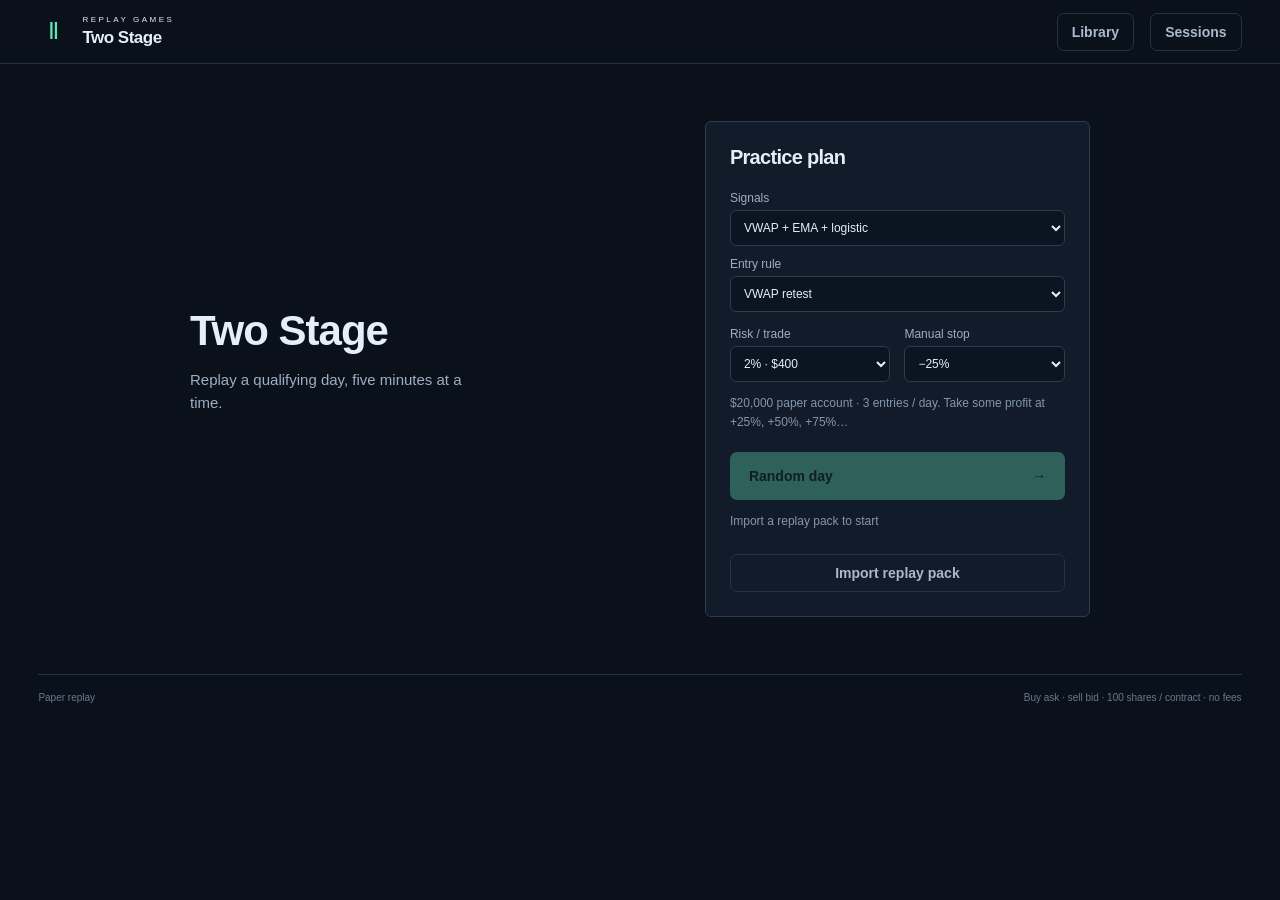
==== commit 8b027cce: "Show waiting and iteration model readings during replay" ====
--- a/two_stage/index.html
+++ b/two_stage/index.html
@@ -7,6 +7,7 @@
   <section id="welcome" class="welcome" hidden>
     <div class="intro"><h1>Two Stage</h1><p>Replay a qualifying day, five minutes at a time.</p></div>
     <div class="start-card"><h2>Practice plan</h2><label id="setup-control" hidden>Setup<select id="setup-select"></select></label><p id="setup-brief" class="small muted" hidden></p>
+      <div id="ws-start" class="form-grid" hidden><label>Contracts<select id="ws-quantity"><option>2</option><option selected>5</option><option>10</option></select></label><label>Extra entry delay<select id="ws-delay"><option value="0">None</option><option value="1">+1 minute</option><option value="2">+2 minutes</option><option value="3">+3 minutes</option><option value="4">+4 minutes</option><option value="5">+5 minutes</option></select></label></div>
       <label>Signals<select id="start-preset"><option value="full">VWAP + EMA + logistic</option><option value="vwap">Price + VWAP</option><option value="price">Price only</option></select></label>
       <label id="legacy-entry">Entry rule<select id="plan-entry"><option value="retest">VWAP retest</option><option value="retest_ema">VWAP retest + EMA alignment</option><option value="discretionary">Discretionary</option></select></label>
       <div id="legacy-risk" class="form-grid"><label>Risk / trade<select id="plan-risk"><option value="1">1% · $200</option><option value="2" selected>2% · $400</option><option value="3">3% · $600</option></select></label><label>Manual stop<select id="plan-stop"><option value="15">−15%</option><option value="25" selected>−25%</option><option value="35">−35%</option></select></label></div>
@@ -26,14 +27,18 @@
     <div class="workspace">
       <div class="left-column">
         <section class="panel chart-panel">
-          <div class="panel-heading"><h2>Price · 5 min</h2><span id="last-price" class="last-price">—</span></div>
-          <div class="layers"><label><input type="checkbox" data-layer="vwap">VWAP <i class="key gold"></i></label><label><input type="checkbox" data-layer="ema"><span id="ema-label">EMA 8 / 21</span> <i class="key purple"></i></label><label><input type="checkbox" data-layer="volume">Volume</label><label><input type="checkbox" data-layer="levels">Levels</label><label><input type="checkbox" data-layer="model">Logistic</label></div>
+          <div class="panel-heading"><div class="price-heading"><h2 id="stock-title">Price</h2><div class="segmented chart-interval" role="group" aria-label="Stock candle interval"><button id="candles-3" type="button" aria-pressed="false">3m</button><button id="candles-5" type="button" aria-pressed="true">5m</button></div></div><span id="last-price" class="last-price">—</span></div>
+          <div class="layers"><label><input type="checkbox" data-layer="vwap">VWAP <i class="key gold"></i></label><label><input type="checkbox" data-layer="ema"><span id="ema-label">EMA 8 / 21</span> <i class="key purple"></i></label><label><input type="checkbox" data-layer="volume">Volume</label><label><input type="checkbox" data-layer="levels">Levels</label><label><input type="checkbox" data-layer="model">Logistic</label><a class="option-jump" href="#options-panel">Options ↓</a></div>
+          <div id="level-context" class="level-context" hidden></div>
           <div class="chart-wrap"><svg id="chart" role="img" aria-label="Historical price chart through the replay clock"></svg><div id="chart-tip" hidden></div></div>
-          <section id="policy-cards" class="policy-cards" aria-label="Four setup signals" hidden></section>
+          <div id="stock-evidence" class="chart-evidence" hidden></div>
+          <section id="entry-models" aria-label="Waiting and iteration model readings" hidden></section>
+          <section id="policy-cards" class="policy-cards" aria-label="Setup signals" hidden></section>
           <div id="current-events" class="current-events" aria-label="Recent signals" hidden></div>
           <div id="signals" class="signal-strip"></div>
           <section id="model-panel" class="model-panel" hidden><div class="model-heading"><h2 title="Shared logistic trend probability; this does not predict call or put direction.">Logistic · trend probability</h2><span id="model-current"></span></div><svg id="model-chart" role="img" aria-label="Logistic trend probabilities through the replay clock"></svg><div id="model-status" class="small muted"></div></section>
         </section>
+        <section id="options-panel" class="panel options-panel" aria-label="Option quote charts"><div class="panel-heading"><h2>Options</h2><span id="option-cadence" class="small muted"></span></div><div id="option-charts"></div></section>
         <details class="panel gates-panel"><summary id="gate-summary">Gate details</summary><div class="gate-grid"><div><div class="panel-heading"><h2>01 · Premarket</h2><label class="detail-toggle"><input type="checkbox" data-layer="detector">Scores</label></div><div id="screens"></div></div><div><h2>02 · Intraday trend</h2><div id="gate-status"></div></div></div></details>
         <details class="panel journal-panel"><summary id="tape-summary">Trades & notes</summary><div class="panel-heading"><button id="export" class="quiet">Export JSON ↓</button></div><div class="note-row"><input id="decision-note" placeholder="Optional note" maxlength="500" aria-label="Decision note"><button id="save-note" class="quiet">Save</button></div><div id="tape"></div></details>
       </div>
@@ -42,6 +47,7 @@
           <div id="entry-form"><div class="segmented"><button id="calls" class="active">Calls</button><button id="puts">Puts</button></div><label>Expiration<select id="expiry"></select></label><label>Strike<select id="contract"></select></label><p id="coverage" class="small muted" hidden></p><div class="quote-box" id="quote-box"></div><label>Contracts<input id="quantity" type="number" value="1" min="1" max="1000" step="1"></label><button id="use-policy-size" class="quiet wide" hidden>Use policy size</button><div id="cost-preview" class="small"></div><p id="sizing-preview" class="small muted" hidden></p><button id="buy" class="primary wide">Buy at ask</button><p id="menu-scope" class="small muted" hidden></p></div>
           <div id="profit-plan" class="profit-plan"><span>TAKE PROFIT</span><b>+25% → +50% → +75%…</b></div>
           <div id="position-form" hidden><h3 id="position-name"></h3><section id="profit-panel" class="profit-panel" aria-label="Take profit targets"><div id="profit-flags" class="profit-flags"></div><p id="profit-caption" role="status" aria-live="polite"></p><button id="take-profit" class="secondary wide">Take profit</button><small id="profit-size"></small></section><div id="position-detail"></div><div id="stop-alert" class="notice" hidden></div><div id="trend-exit-alert" class="notice" role="status" aria-live="polite" hidden></div><button id="exit-all" class="primary wide">Exit all</button><div class="runner-control"><label>Keep runners<input id="runners" type="number" value="1" min="1" step="1"></label><button id="exit-partial" class="secondary wide">Sell the rest</button></div><label>Sell quantity<input id="sell-quantity" type="number" value="1" min="1" step="1"></label><button id="sell-custom" class="quiet wide">Sell quantity</button></div>
+          <section id="ws-orders" aria-label="Wealthsimple order groups" aria-live="polite" hidden></section>
         </section>
         <details class="panel discipline-panel"><summary>Plan & checks</summary><p id="commitment"></p><div id="checks"></div></details>
       </aside>
@@ -51,7 +57,7 @@
   <section id="history" class="panel history" hidden><div class="panel-heading"><h2>Sessions</h2><button id="close-history" class="quiet">Close ×</button></div><div id="history-content"></div></section>
   <footer>Paper replay <span>Buy ask · sell bid · 100 shares / contract · no fees</span></footer>
 </main>
-<nav id="mobile-dock" aria-label="Replay controls" hidden><button id="dock-chart" class="quiet">Chart</button><button id="dock-trade" class="quiet">Entry</button><button id="dock-next" class="primary"><small id="dock-clock">09:30</small><span id="dock-next-label">Next 5 min →</span></button></nav>
+<nav id="mobile-dock" aria-label="Replay controls" hidden><button id="dock-chart" class="quiet">Chart</button><button id="dock-options" class="quiet">Options</button><button id="dock-trade" class="quiet">Entry</button><button id="dock-next" class="primary"><small id="dock-clock">09:30</small><span id="dock-next-label">Next 5 min →</span></button></nav>
 <div id="toast" role="status" hidden></div>
 <dialog id="finish-dialog"><h2>Finish this day?</h2><p id="finish-description">Reveal the remaining candles and close at the 16:00 bid. Unavailable quotes or depth leave P&L unresolved.</p><div class="dialog-actions"><button id="cancel-finish" class="quiet">Keep playing</button><button id="confirm-finish" class="primary">Finish & review</button></div></dialog>
 <dialog id="library-dialog"><div class="panel-heading"><h2>Your library</h2><button id="close-library" class="quiet" aria-label="Close library">Close ×</button></div><label id="pack-control" hidden>Replay pack<select id="pack-select"></select></label><p id="library-status">Your data stays on this device.</p><label class="file-control">Import replay pack<input id="pack-file" type="file" accept=".gz,.replay,.json,.jsonl,application/gzip,application/json"></label><p id="import-status" role="status" aria-live="polite"></p><div class="library-backup"><h3>Practice history</h3><button id="backup-progress" class="quiet wide">Back up progress</button><label class="file-control">Restore progress<input id="restore-file" type="file" accept=".json,application/json"></label><p id="restore-status" role="status"></p></div><p class="small muted">Keep your replay pack and a progress backup in Files. Clearing browser data removes this device’s saves. Imports stay here and are never uploaded.</p><p class="small muted">On iPhone: open in Safari → Share → Add to Home Screen. Import your pack in the Home Screen app.</p><p id="offline-status" class="small muted"></p></dialog>
--- a/two_stage/style.css
+++ b/two_stage/style.css
@@ -67,3 +67,17 @@
 @media(min-width:1100px){.policy-cards{grid-template-columns:repeat(4,minmax(0,1fr))}.policy-card p{font-size:10px}}
 @media(min-width:801px) and (max-height:850px){.roster-game .chart-wrap{height:230px}}
 @media(max-width:800px){.roster-game .chart-wrap{height:245px}.roster-game .watch-context{font-size:10px;margin-bottom:9px}.roster-game .metrics{margin-bottom:10px;gap:24px}.roster-game .metrics strong{font-size:17px}.roster-game .metrics span{font-size:9px}.policy-cards{gap:6px;padding-top:7px}.policy-card{padding:8px}.policy-title{font-size:10px}.policy-status{font-size:12px;margin-top:4px}.policy-card p{font-size:10px;line-height:1.4;margin-top:4px}.current-events{font-size:10px}.roster-game .session-title h1{font-size:25px}}
+
+/* Chart controls and observed option evidence. */
+.price-heading{display:flex;align-items:center;gap:14px}.chart-panel .price-heading h2{margin:0}.chart-interval{margin:0;padding:2px}.chart-interval button{padding:5px 9px;min-width:36px;font-size:11px}.chart-evidence{font-size:11px;color:var(--muted);line-height:1.6;padding:4px 0 10px}.options-panel{padding:18px 20px;scroll-margin-top:12px}.options-panel .panel-heading{margin-bottom:12px}.option-series+.option-series{border-top:1px solid var(--border);margin-top:15px;padding-top:15px}.option-title{display:flex;justify-content:space-between;gap:8px;flex-wrap:wrap;align-items:center}.option-title h3{font-size:12px;font-weight:600;margin:0}.option-title span{font-size:11px;color:var(--muted)}.option-legend{display:flex;gap:12px;margin-top:8px;font-size:10px;color:var(--muted)}.option-legend .green{background:var(--green)}.option-series svg{display:block;width:100%;height:210px;touch-action:pan-y}.option-tip{font-size:11px;color:var(--muted);font-variant-numeric:tabular-nums;min-height:18px}
+@media(max-width:800px){#mobile-dock{grid-template-columns:1fr 1fr 1fr 1.5fr;gap:4px}#mobile-dock button{font-size:12px}.options-panel{padding:15px 12px}.option-title{gap:4px}.price-heading{gap:8px}.chart-interval button{min-height:32px}.chart-evidence{font-size:10px}}
+
+.level-context{font-size:10px;color:var(--muted);padding:5px 0 0;line-height:1.6;font-variant-numeric:tabular-nums}.option-jump{margin-left:auto;color:var(--muted);font-size:10px;text-decoration:none}.option-jump:hover{color:var(--green)}@media(max-width:800px){.option-jump{display:none}}
+
+/* Explicit single-order practice groups. */
+#ws-start{margin-bottom:16px}.ws-game .policy-cards{grid-template-columns:repeat(3,minmax(0,1fr))}.ws-rule{border-top:1px solid var(--border);margin-top:16px;padding-top:14px;font-size:12px}.ws-rule p{font-size:11px;line-height:1.6;margin:7px 0}.ws-rule small{font-size:10px;color:var(--muted)}.ws-notice{font-size:12px;line-height:1.6;color:var(--gold);margin:13px 0}.ws-notice.warning{border-left:2px solid var(--gold);padding-left:10px}.ws-group{margin-top:12px;padding:12px 0;border-top:1px solid var(--border);font-size:11px;line-height:1.6}.ws-group-title{display:flex;gap:8px;justify-content:space-between;margin-bottom:5px}.ws-group-title span{color:var(--muted);font-size:10px}.ws-group.stalled>strong{color:var(--gold)}.ws-pending{color:var(--gold);font-size:10px;margin:8px 0}.ws-group-actions{display:flex;flex-wrap:wrap;align-items:end;gap:6px;margin-top:8px}.ws-group-actions button{padding:7px;font-size:11px}.ws-group-actions label{font-size:10px;max-width:65px;margin:0}.ws-group-actions input{width:65px;padding:6px}.ws-game #ws-orders>.small{line-height:1.6;font-size:10px}
+@media(max-width:800px){.ws-game .policy-cards{grid-template-columns:1fr}.ws-game .policy-card:not(.selected){display:grid;grid-template-columns:1fr 1fr;gap:4px 8px}.ws-game .policy-card:not(.selected) p{grid-column:1/-1}.ws-game .policy-card:not(.selected) .policy-status{text-align:right;margin:0}.ws-rule p,.ws-group,.ws-notice{font-size:12px}.ws-group-actions button{min-height:44px}.ws-group-actions label{max-width:66px}.ws-group-actions input{font-size:16px}.ws-group-title span{font-size:11px}}
+
+/* Model values at their native forecast clock; separate from latched trade readiness. */
+#entry-models{border-top:1px solid var(--border);margin-top:10px;padding-top:10px}.entry-model-heading{display:flex;justify-content:space-between;align-items:center;gap:8px;margin-bottom:9px}.entry-model-heading h3{font-size:12px;margin:0}.entry-model-heading>span{font-size:10px;color:var(--muted)}.entry-model-grid{display:grid;grid-template-columns:1fr 1fr;gap:10px}.entry-model{border:1px solid var(--border);border-radius:5px;padding:11px;min-width:0}.entry-model.triggered{border-color:#42655a}.entry-model-title{display:flex;justify-content:space-between;gap:8px;font-size:11px}.entry-model-title>span{color:var(--muted);font-size:10px}.entry-model.triggered .entry-model-title>span{color:var(--green)}.entry-model-value{font-size:20px;font-variant-numeric:tabular-nums;margin-top:8px}.entry-model-value small{font-size:10px;margin-left:7px;color:var(--muted)}.entry-model p{font-size:10px;color:var(--muted);line-height:1.6;margin:4px 0}.entry-model svg{display:block;width:100%;height:100px}.entry-model details{margin-top:5px}.entry-model summary{font-size:10px}.entry-model table{width:100%;font-size:10px;margin-top:8px}.entry-model th,.entry-model td{padding:4px;text-align:left}.entry-model-note{font-size:10px;color:var(--muted);line-height:1.5;margin:9px 0}.entry-model[hidden]{display:none}
+@media(max-width:600px){.entry-model-grid{grid-template-columns:1fr}.entry-model-heading{flex-wrap:wrap}.entry-model-value{font-size:22px}.entry-model svg{height:100px}.entry-model-value small,.entry-model p,.entry-model-title>span{font-size:11px}}
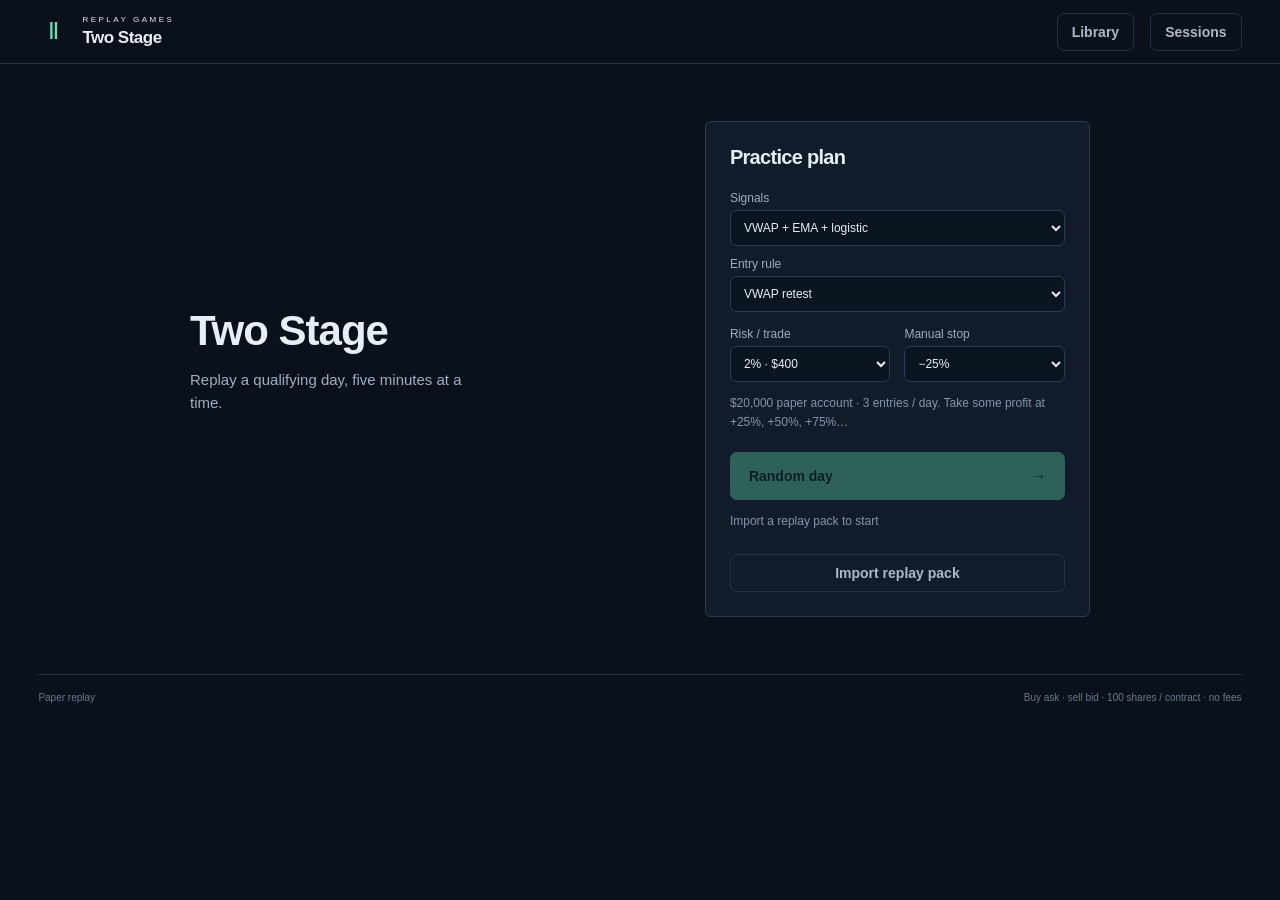
==== commit b88297ee: "Expose retained reclaim variants in the practice pack selector" ====
--- a/two_stage/index.html
+++ b/two_stage/index.html
@@ -6,7 +6,7 @@
 <main>
   <section id="welcome" class="welcome" hidden>
     <div class="intro"><h1>Two Stage</h1><p>Replay a qualifying day, five minutes at a time.</p></div>
-    <div class="start-card"><h2>Practice plan</h2><label id="setup-control" hidden>Setup<select id="setup-select"></select></label><p id="setup-brief" class="small muted" hidden></p>
+    <div class="start-card"><h2>Practice plan</h2><label id="start-pack-control" hidden>Replay pack<select id="start-pack-select"></select></label><label id="setup-control" hidden>Setup<select id="setup-select"></select></label><p id="setup-brief" class="small muted" hidden></p>
       <div id="ws-start" class="form-grid" hidden><label>Contracts<select id="ws-quantity"><option>2</option><option selected>5</option><option>10</option></select></label><label>Extra entry delay<select id="ws-delay"><option value="0">None</option><option value="1">+1 minute</option><option value="2">+2 minutes</option><option value="3">+3 minutes</option><option value="4">+4 minutes</option><option value="5">+5 minutes</option></select></label></div>
       <label>Signals<select id="start-preset"><option value="full">VWAP + EMA + logistic</option><option value="vwap">Price + VWAP</option><option value="price">Price only</option></select></label>
       <label id="legacy-entry">Entry rule<select id="plan-entry"><option value="retest">VWAP retest</option><option value="retest_ema">VWAP retest + EMA alignment</option><option value="discretionary">Discretionary</option></select></label>
@@ -57,7 +57,7 @@
   <section id="history" class="panel history" hidden><div class="panel-heading"><h2>Sessions</h2><button id="close-history" class="quiet">Close ×</button></div><div id="history-content"></div></section>
   <footer>Paper replay <span>Buy ask · sell bid · 100 shares / contract · no fees</span></footer>
 </main>
-<nav id="mobile-dock" aria-label="Replay controls" hidden><button id="dock-chart" class="quiet">Chart</button><button id="dock-options" class="quiet">Options</button><button id="dock-trade" class="quiet">Entry</button><button id="dock-next" class="primary"><small id="dock-clock">09:30</small><span id="dock-next-label">Next 5 min →</span></button></nav>
+<nav id="mobile-dock" aria-label="Replay controls" hidden><button id="dock-chart" class="quiet">Chart</button><button id="dock-models" class="quiet" hidden>Models</button><button id="dock-options" class="quiet">Options</button><button id="dock-trade" class="quiet">Entry</button><button id="dock-next" class="primary"><small id="dock-clock">09:30</small><span id="dock-next-label">Next 5 min →</span></button></nav>
 <div id="toast" role="status" hidden></div>
 <dialog id="finish-dialog"><h2>Finish this day?</h2><p id="finish-description">Reveal the remaining candles and close at the 16:00 bid. Unavailable quotes or depth leave P&L unresolved.</p><div class="dialog-actions"><button id="cancel-finish" class="quiet">Keep playing</button><button id="confirm-finish" class="primary">Finish & review</button></div></dialog>
 <dialog id="library-dialog"><div class="panel-heading"><h2>Your library</h2><button id="close-library" class="quiet" aria-label="Close library">Close ×</button></div><label id="pack-control" hidden>Replay pack<select id="pack-select"></select></label><p id="library-status">Your data stays on this device.</p><label class="file-control">Import replay pack<input id="pack-file" type="file" accept=".gz,.replay,.json,.jsonl,application/gzip,application/json"></label><p id="import-status" role="status" aria-live="polite"></p><div class="library-backup"><h3>Practice history</h3><button id="backup-progress" class="quiet wide">Back up progress</button><label class="file-control">Restore progress<input id="restore-file" type="file" accept=".json,application/json"></label><p id="restore-status" role="status"></p></div><p class="small muted">Keep your replay pack and a progress backup in Files. Clearing browser data removes this device’s saves. Imports stay here and are never uploaded.</p><p class="small muted">On iPhone: open in Safari → Share → Add to Home Screen. Import your pack in the Home Screen app.</p><p id="offline-status" class="small muted"></p></dialog>
--- a/two_stage/style.css
+++ b/two_stage/style.css
@@ -81,3 +81,7 @@
 /* Model values at their native forecast clock; separate from latched trade readiness. */
 #entry-models{border-top:1px solid var(--border);margin-top:10px;padding-top:10px}.entry-model-heading{display:flex;justify-content:space-between;align-items:center;gap:8px;margin-bottom:9px}.entry-model-heading h3{font-size:12px;margin:0}.entry-model-heading>span{font-size:10px;color:var(--muted)}.entry-model-grid{display:grid;grid-template-columns:1fr 1fr;gap:10px}.entry-model{border:1px solid var(--border);border-radius:5px;padding:11px;min-width:0}.entry-model.triggered{border-color:#42655a}.entry-model-title{display:flex;justify-content:space-between;gap:8px;font-size:11px}.entry-model-title>span{color:var(--muted);font-size:10px}.entry-model.triggered .entry-model-title>span{color:var(--green)}.entry-model-value{font-size:20px;font-variant-numeric:tabular-nums;margin-top:8px}.entry-model-value small{font-size:10px;margin-left:7px;color:var(--muted)}.entry-model p{font-size:10px;color:var(--muted);line-height:1.6;margin:4px 0}.entry-model svg{display:block;width:100%;height:100px}.entry-model details{margin-top:5px}.entry-model summary{font-size:10px}.entry-model table{width:100%;font-size:10px;margin-top:8px}.entry-model th,.entry-model td{padding:4px;text-align:left}.entry-model-note{font-size:10px;color:var(--muted);line-height:1.5;margin:9px 0}.entry-model[hidden]{display:none}
 @media(max-width:600px){.entry-model-grid{grid-template-columns:1fr}.entry-model-heading{flex-wrap:wrap}.entry-model-value{font-size:22px}.entry-model svg{height:100px}.entry-model-value small,.entry-model p,.entry-model-title>span{font-size:11px}}
+
+/* Keep the model evidence reachable from any phone replay section. */
+#entry-models{scroll-margin-top:12px}#model-pack-import{min-height:44px;margin-bottom:10px}
+@media(max-width:800px){#mobile-dock.has-models{grid-template-columns:1fr 1fr 1fr 1fr 1.35fr}#mobile-dock.has-models button{font-size:11px;padding-inline:3px}}
